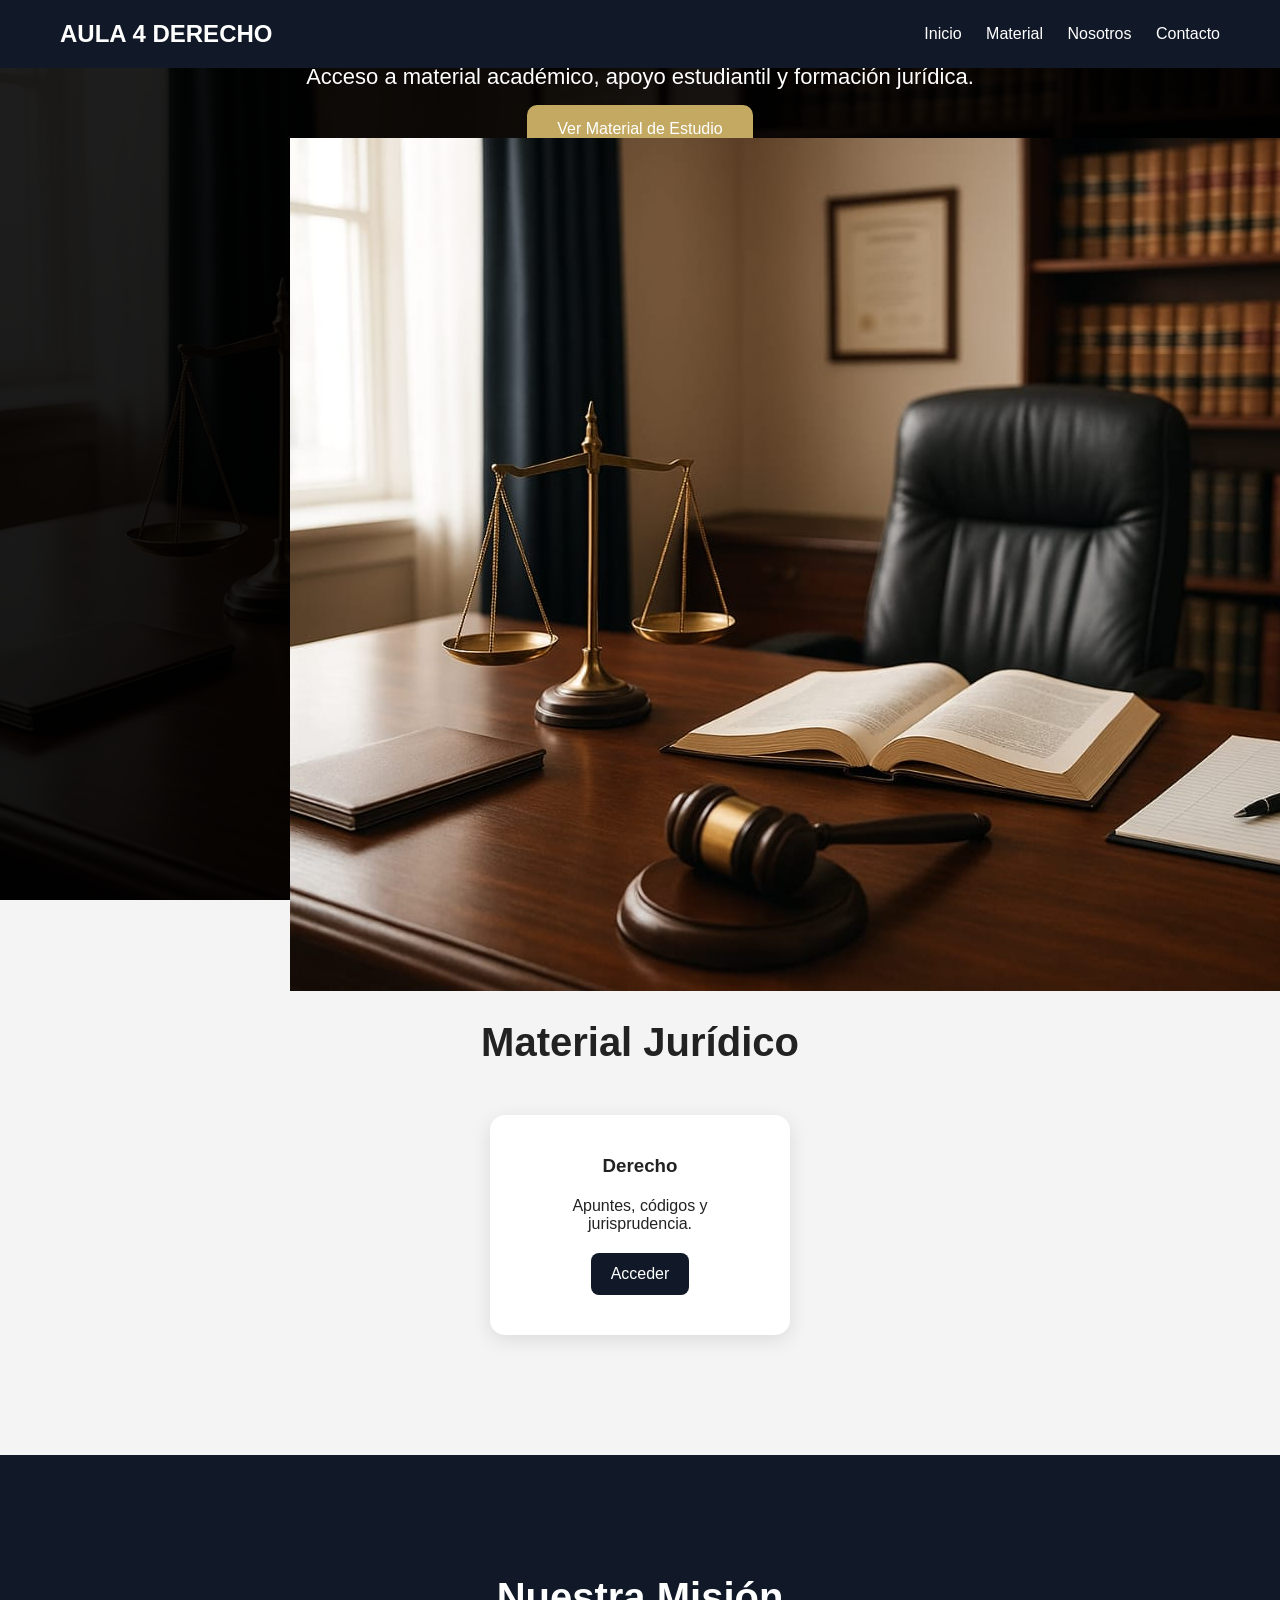
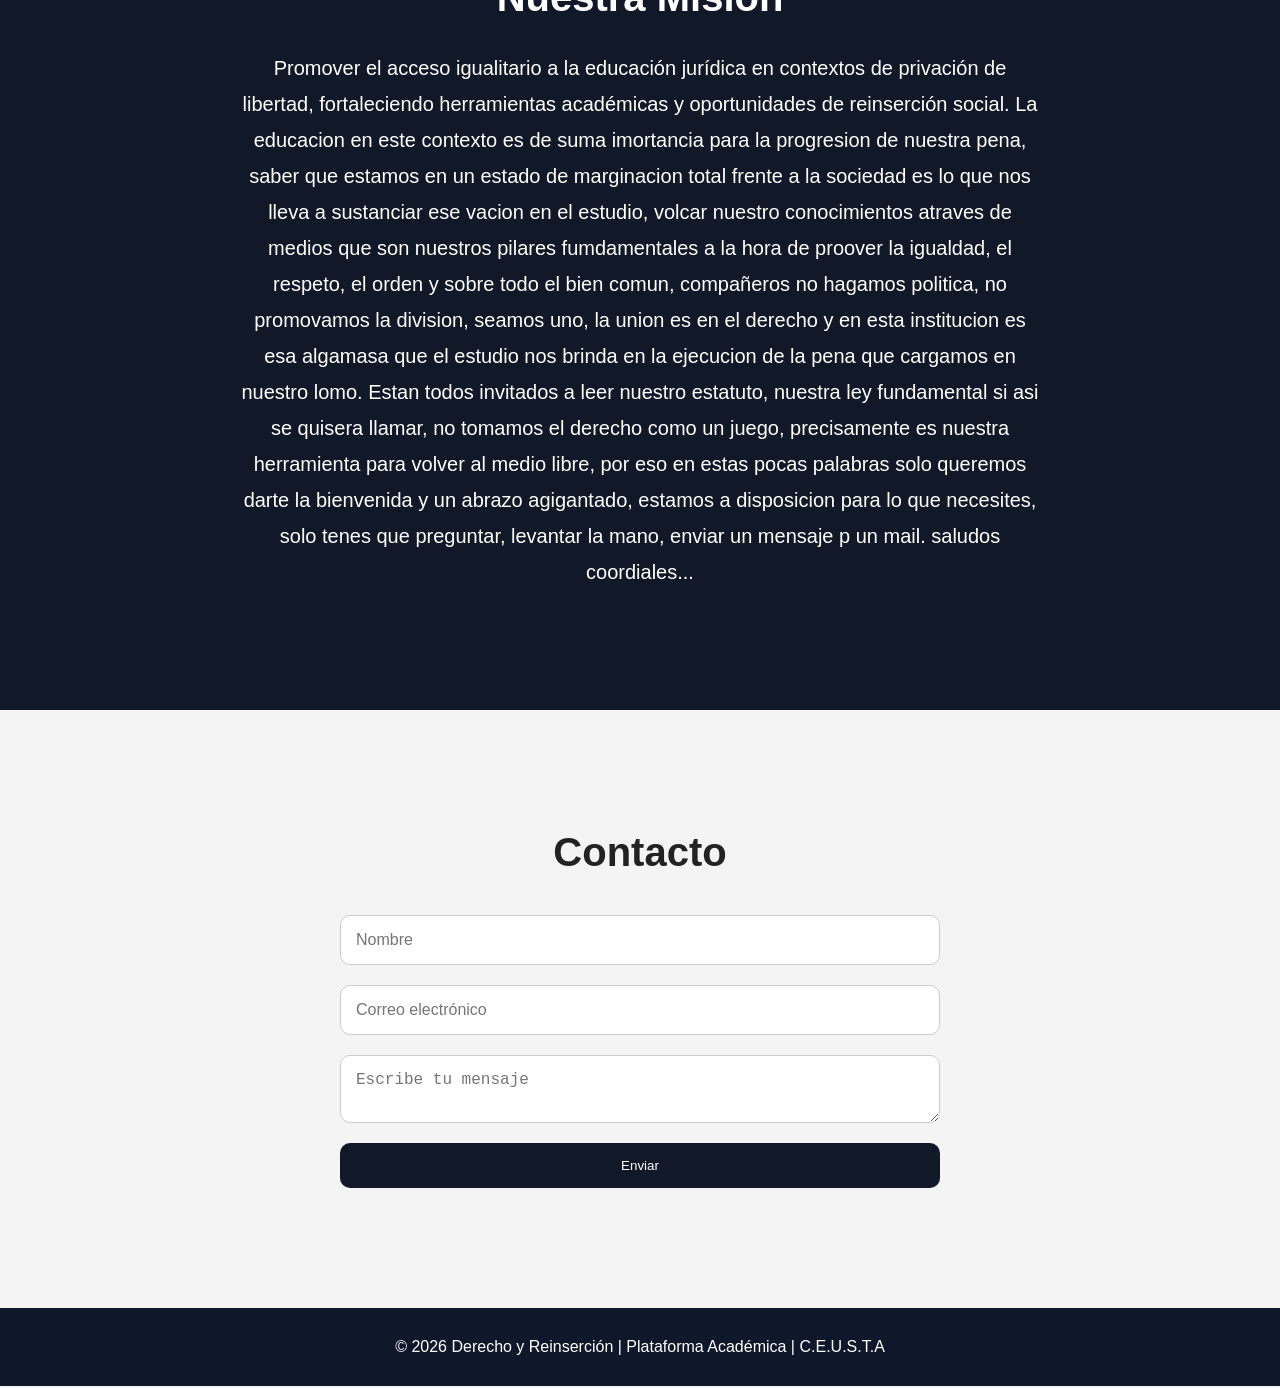
==== index.html @ 7156fece "Nueva portada" ====
<!DOCTYPE html>
<html lang="es">
<head>
  <meta charset="UTF-8">
  <meta name="viewport" content="width=device-width, initial-scale=1.0">

  <title>AULA 4 DERECHO</title>

  <link rel="stylesheet" href="style.css">

  <script src="script.js" defer></script>
</head>

<body>

  <!-- NAVBAR -->

  <header>
    <div class="logo">
      AULA 4 DERECHO 
    </div>

    <nav>
      <a href="#inicio">Inicio</a>
      <a href="#material">Material</a>
      <a href="#nosotros">Nosotros</a>
      <a href="#contacto">Contacto</a>
    </nav>
  </header>

  <!-- HERO -->

  <section class="hero" id="inicio">

    <div class="overlay"></div>

    <div class="hero-content">

      <h1>
        Educación Jurídica en Contexto de Encierro
      </h1>

      <p>
        Acceso a material académico, apoyo estudiantil y formación jurídica.
      </p>

      <a href="#material" class="btn">
        Ver Material de Estudio
      </a>
      <img src="img/foto.jpeg" alt="Aula4Derecho">

    </div>
    

  </section>

  <!-- MATERIAL -->

  <section class="material" id="material">

    <h2>Material Jurídico</h2>

    <div class="cards">

      <div class="card">
        <h3>Derecho</h3>

        <p>
          Apuntes, códigos y jurisprudencia.
        </p>

        <a href="https://drive.google.com/drive/folders/1fTJqCsgu5Ptb_BKcA2lvTaO_6PSlP3_k?usp=drive_link" target="_blank">
          Acceder
        </a>
      </div>

      

  </section>

  <!-- NOSOTROS -->

  <section class="nosotros" id="nosotros">

    <h2>Nuestra Misión</h2>

    <p>
      Promover el acceso igualitario a la educación jurídica en contextos de privación de libertad, fortaleciendo herramientas académicas y oportunidades de reinserción social.
      La educacion en este contexto es de suma imortancia para la progresion de nuestra pena, saber que estamos en un estado de marginacion total frente a la sociedad es lo que nos 
      lleva a sustanciar ese vacion en el estudio, volcar nuestro conocimientos atraves de medios que son nuestros pilares fumdamentales a la hora de proover la igualdad, el respeto, 
      el  orden y sobre todo el bien comun, compañeros no hagamos politica, no promovamos la division, seamos uno, la union es en el derecho y en esta institucion es esa algamasa que 
      el estudio nos brinda en la ejecucion de la pena que cargamos en nuestro lomo. Estan todos invitados a leer nuestro estatuto, nuestra ley fundamental si asi se quisera llamar, no tomamos el derecho 
      como un juego, precisamente es nuestra herramienta para volver al medio libre, por eso en estas pocas palabras solo queremos darte la bienvenida y un abrazo agigantado, estamos a 
      disposicion para lo que necesites, solo tenes que preguntar, levantar la mano, enviar un mensaje p un mail. saludos coordiales...
    </p>

  </section>

  <!-- CONTACTO -->

  <section class="contacto" id="contacto">

    <h2>Contacto</h2>

    <form id="formulario">

      <input type="text" placeholder="Nombre" required>

      <input type="email" placeholder="Correo electrónico" required>

      <textarea placeholder="Escribe tu mensaje"></textarea>

      <button type="submit">
        Enviar
      </button>

    </form>

  </section>

  <!-- FOOTER -->

  <footer>

    <p>
      © 2026 Derecho y Reinserción | Plataforma Académica | C.E.U.S.T.A
    </p>

  </footer>

</body>
</html>
---- style.css ----
*{
  margin:0;
  padding:0;
  box-sizing:border-box;
}

body{
  font-family:Arial, Helvetica, sans-serif;
  background:#f4f4f4;
  color:#222;
}

/* HEADER */

header{
  width:100%;
  background:#111827;
  color:white;
  display:flex;
  justify-content:space-between;
  align-items:center;
  padding:20px 60px;
  position:fixed;
  top:0;
  z-index:1000;
}

.logo{
  font-size:24px;
  font-weight:bold;
}

nav a{
  color:white;
  text-decoration:none;
  margin-left:20px;
  transition:0.3s;
}

nav a:hover{
  color:#c4a962;
}

/* HERO */

.hero{
  height:100vh;
  background:url('https://images.unsplash.com/photo-1528740561666-dc2479dc08ab?q=80&w=1400') center/cover;
  position:relative;
  display:flex;
  justify-content:center;
  align-items:center;
  text-align:center;
  color:white;
}

.overlay{
  position:absolute;
  width:100%;
  height:100%;
  background:rgba(0,0,0,0.7);
}

.hero-content{
  position:relative;
  z-index:2;
  max-width:700px;
}

.hero h1{
  font-size:60px;
  margin-bottom:20px;
}

.hero p{
  font-size:22px;
  margin-bottom:30px;
}

.btn{
  background:#c4a962;
  color:white;
  padding:15px 30px;
  text-decoration:none;
  border-radius:10px;
  transition:0.3s;
}

.btn:hover{
  background:#9e8348;
}

/* MATERIAL */

.material{
  padding:120px 10%;
  text-align:center;
}

.material h2{
  margin-bottom:50px;
  font-size:40px;
}

.cards{
  display:flex;
  gap:30px;
  justify-content:center;
  flex-wrap:wrap;
}

.card{
  background:white;
  padding:40px;
  width:300px;
  border-radius:15px;
  box-shadow:0 5px 20px rgba(0,0,0,0.1);
  transition:0.3s;
}

.card:hover{
  transform:translateY(-10px);
}

.card h3{
  margin-bottom:20px;
}

.card p{
  margin-bottom:20px;
}

.card a{
  display:inline-block;
  background:#111827;
  color:white;
  padding:12px 20px;
  border-radius:8px;
  text-decoration:none;
}

/* NOSOTROS */

.nosotros{
  background:#111827;
  color:white;
  padding:120px 10%;
  text-align:center;
}

.nosotros h2{
  font-size:40px;
  margin-bottom:30px;
}

.nosotros p{
  max-width:800px;
  margin:auto;
  font-size:20px;
  line-height:1.8;
}

/* CONTACTO */

.contacto{
  padding:120px 10%;
  text-align:center;
}

.contacto h2{
  font-size:40px;
  margin-bottom:40px;
}

form{
  max-width:600px;
  margin:auto;
  display:flex;
  flex-direction:column;
}

input,
textarea{
  margin-bottom:20px;
  padding:15px;
  border:1px solid #ccc;
  border-radius:10px;
  font-size:16px;
}

button{
  background:#111827;
  color:white;
  border:none;
  padding:15px;
  border-radius:10px;
  cursor:pointer;
  transition:0.3s;
}

button:hover{
  background:#000;
}

/* FOOTER */

footer{
  background:#0f172a;
  color:white;
  text-align:center;
  padding:30px;
}

/* RESPONSIVE */

@media(max-width:768px){

  header{
    flex-direction:column;
    padding:20px;
  }

  nav{
    margin-top:15px;
  }

  .hero h1{
    font-size:38px;
  }

  .hero p{
    font-size:18px;
  }

}
.hero {
    height: 100vh;
    background: linear-gradient(rgba(0,0,0,0.6),
    rgba(0,0,0,0.7)),
    url('img/foto.jpeg');

    background-size: cover;
    background-position: center;
    display: flex;
    justify-content: center;
    align-items: center;
    text-align: center;
}
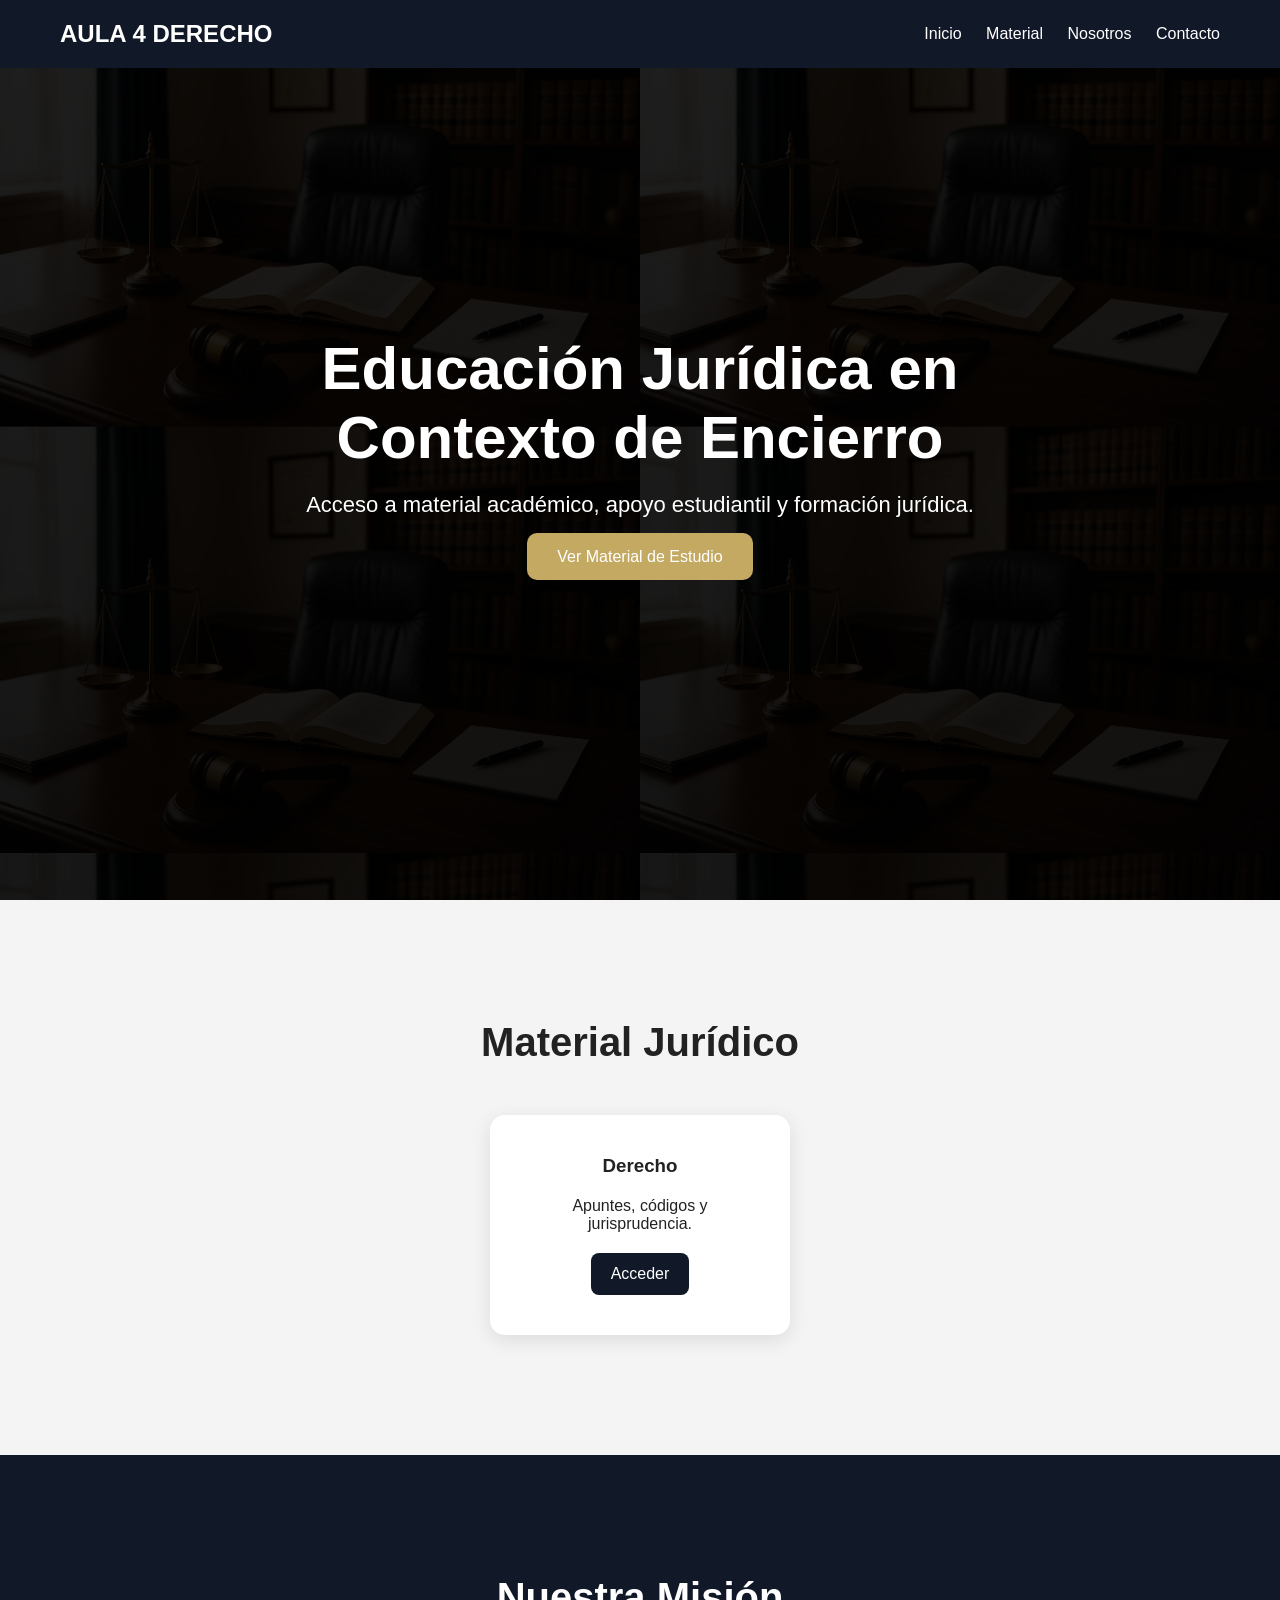
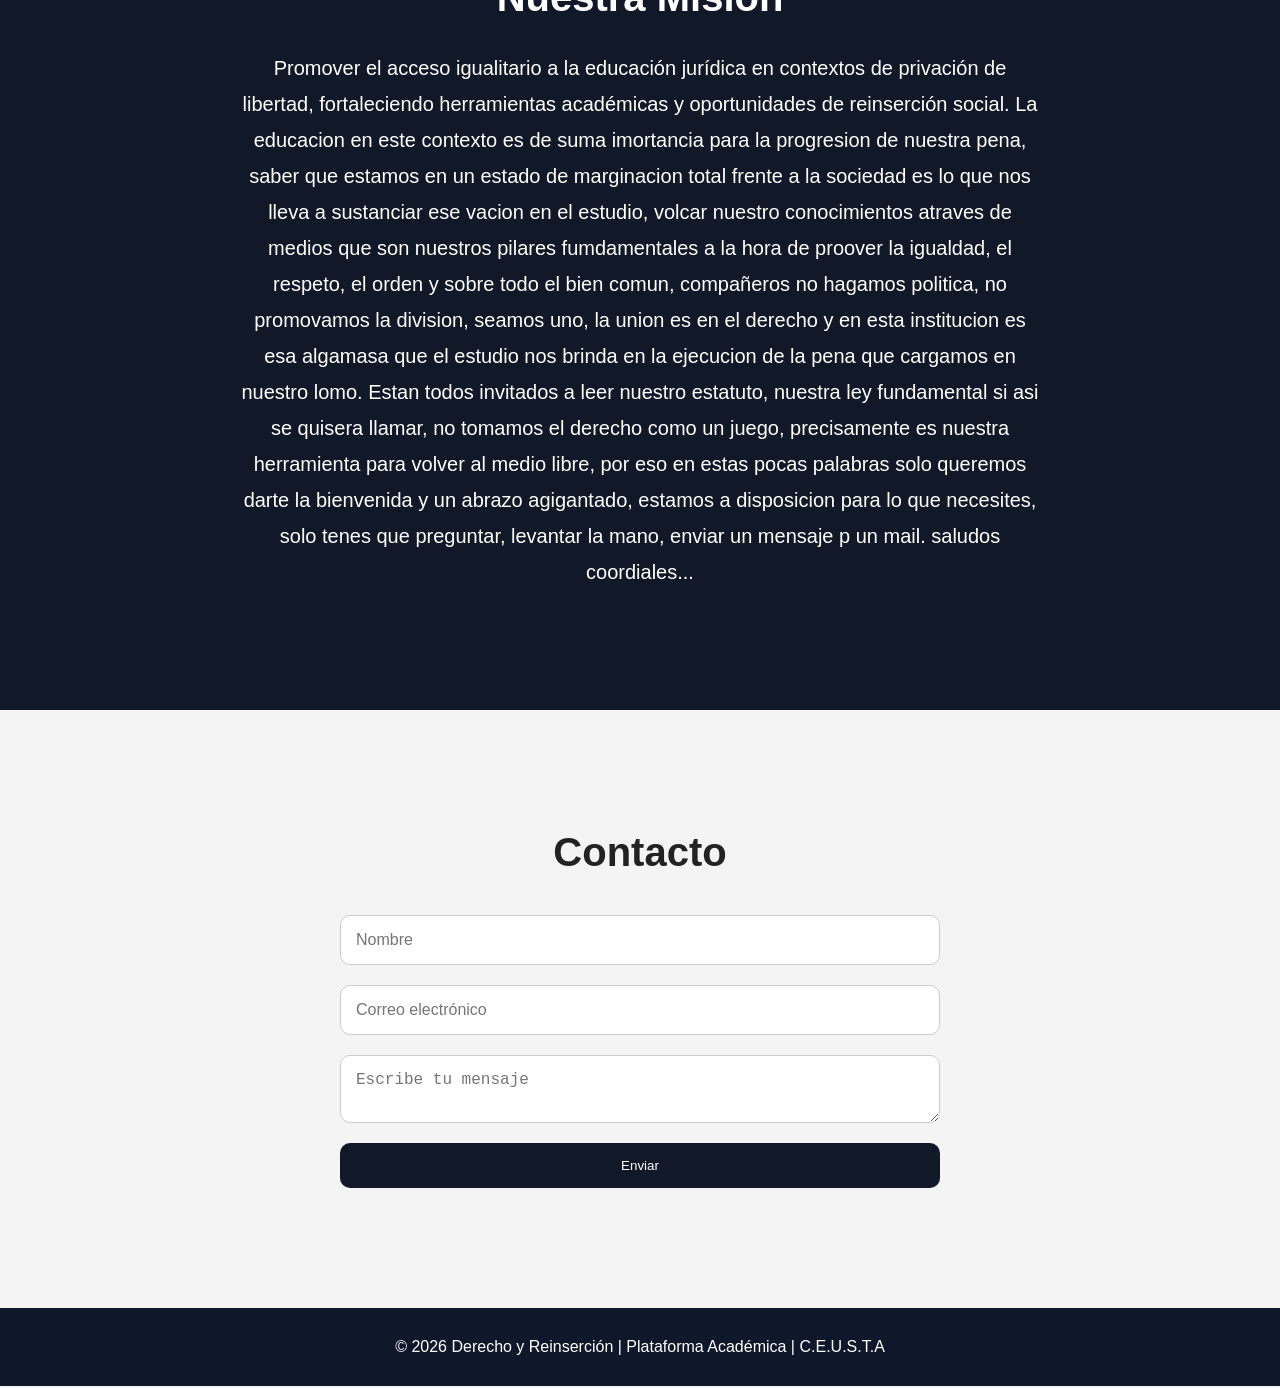
==== commit ee298195: "Ajuste de imagen" ====
--- a/index.html
+++ b/index.html
@@ -47,8 +47,7 @@
       <a href="#material" class="btn">
         Ver Material de Estudio
       </a>
-      <img src="img/foto.jpeg" alt="Aula4Derecho">
-
+      
     </div>
     
 
--- a/style.css
+++ b/style.css
@@ -239,8 +239,8 @@
     rgba(0,0,0,0.7)),
     url('img/foto.jpeg');
 
-    background-size: cover;
-    background-position: center;
+    background-size: 50%;
+    background-position: center buttom;
     display: flex;
     justify-content: center;
     align-items: center;
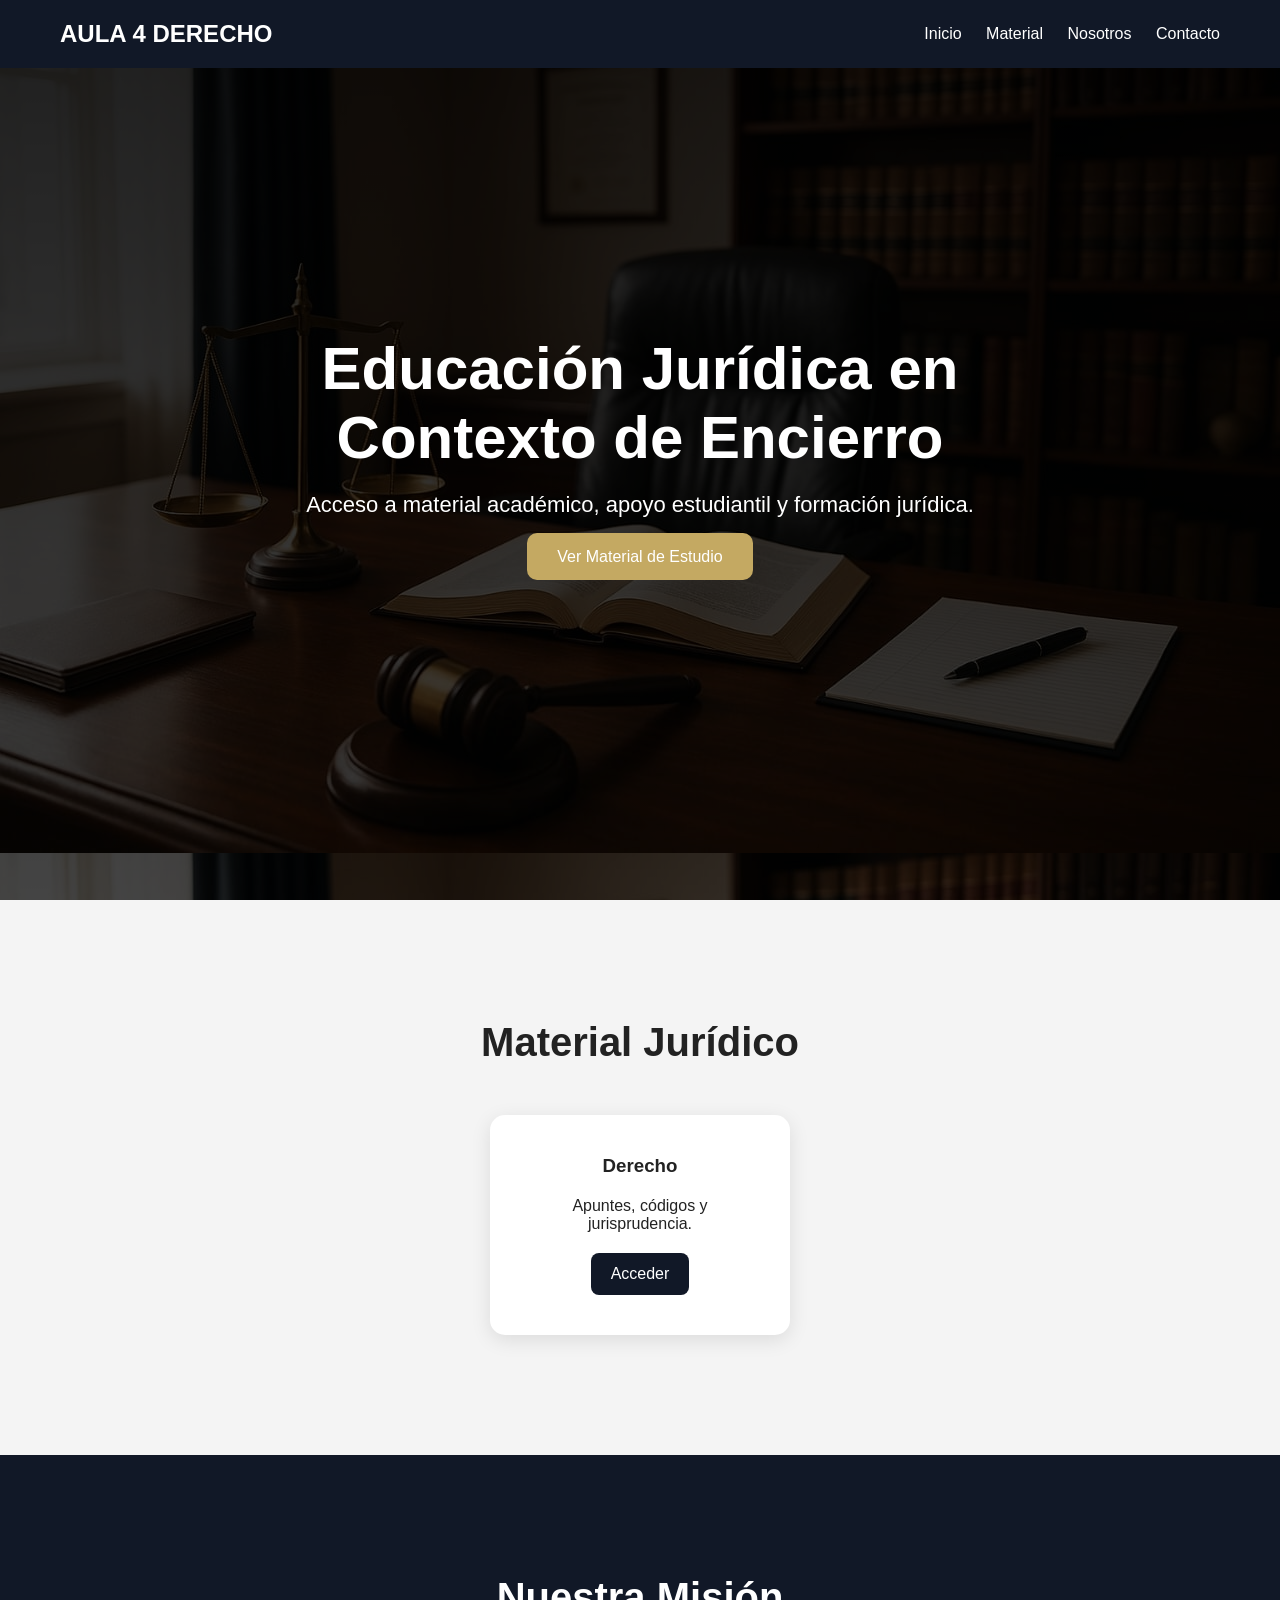
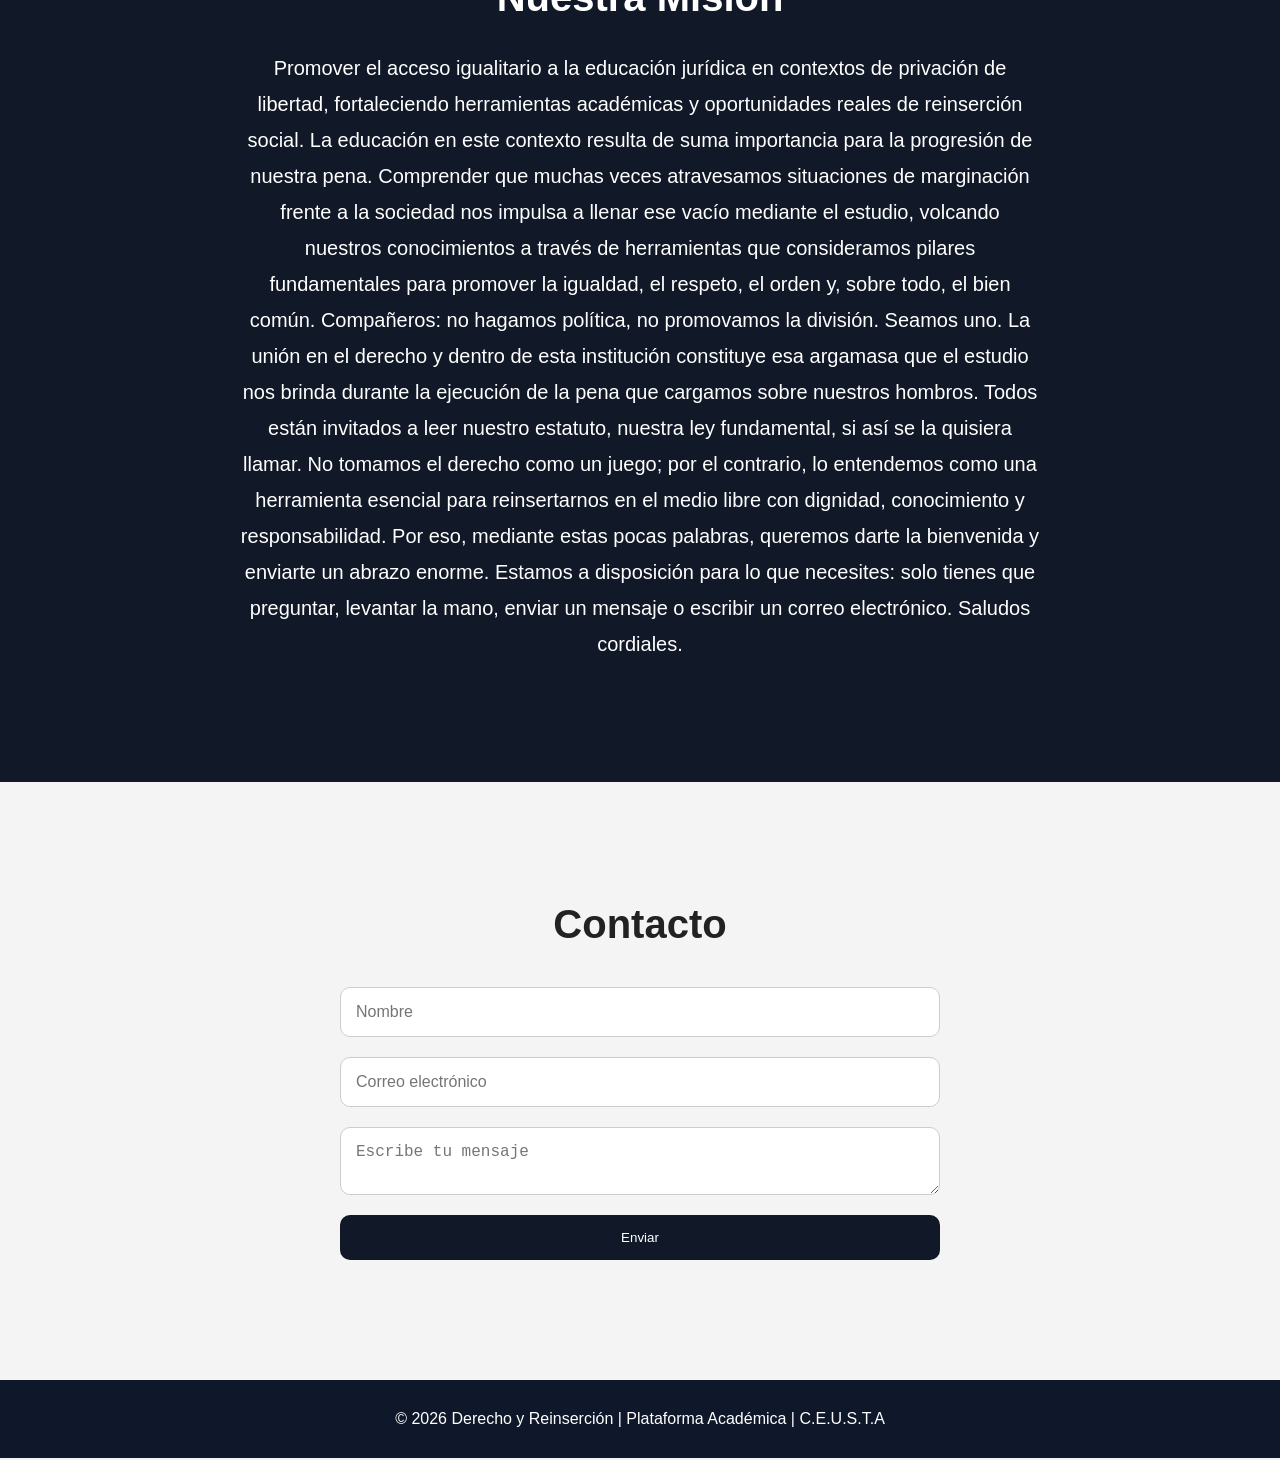
==== commit fdfac284: "Agregada biblioteca juridica" ====
--- a/index.html
+++ b/index.html
@@ -84,13 +84,18 @@
     <h2>Nuestra Misión</h2>
 
     <p>
-      Promover el acceso igualitario a la educación jurídica en contextos de privación de libertad, fortaleciendo herramientas académicas y oportunidades de reinserción social.
-      La educacion en este contexto es de suma imortancia para la progresion de nuestra pena, saber que estamos en un estado de marginacion total frente a la sociedad es lo que nos 
-      lleva a sustanciar ese vacion en el estudio, volcar nuestro conocimientos atraves de medios que son nuestros pilares fumdamentales a la hora de proover la igualdad, el respeto, 
-      el  orden y sobre todo el bien comun, compañeros no hagamos politica, no promovamos la division, seamos uno, la union es en el derecho y en esta institucion es esa algamasa que 
-      el estudio nos brinda en la ejecucion de la pena que cargamos en nuestro lomo. Estan todos invitados a leer nuestro estatuto, nuestra ley fundamental si asi se quisera llamar, no tomamos el derecho 
-      como un juego, precisamente es nuestra herramienta para volver al medio libre, por eso en estas pocas palabras solo queremos darte la bienvenida y un abrazo agigantado, estamos a 
-      disposicion para lo que necesites, solo tenes que preguntar, levantar la mano, enviar un mensaje p un mail. saludos coordiales...
+      Promover el acceso igualitario a la educación jurídica en contextos de privación de libertad, fortaleciendo herramientas académicas y oportunidades reales de reinserción social.
+
+La educación en este contexto resulta de suma importancia para la progresión de nuestra pena. Comprender que muchas veces atravesamos situaciones de marginación frente a la sociedad nos impulsa a llenar ese vacío mediante el estudio, volcando nuestros conocimientos a través de herramientas que consideramos pilares fundamentales para promover la igualdad, el respeto, el orden y, sobre todo, el bien común.
+
+Compañeros: no hagamos política, no promovamos la división. Seamos uno. La unión en el derecho y dentro de esta institución constituye esa argamasa que el estudio nos brinda durante la ejecución de la pena que cargamos sobre nuestros hombros.
+
+Todos están invitados a leer nuestro estatuto, nuestra ley fundamental, si así se la quisiera llamar. No tomamos el derecho como un juego; por el contrario, lo entendemos como una herramienta esencial para reinsertarnos en el medio libre con dignidad, conocimiento y responsabilidad.
+
+Por eso, mediante estas pocas palabras, queremos darte la bienvenida y enviarte un abrazo enorme. Estamos a disposición para lo que necesites: solo tienes que preguntar, levantar la mano, enviar un mensaje o escribir un correo electrónico.
+
+Saludos cordiales.
+
     </p>
 
   </section>
--- a/style.css
+++ b/style.css
@@ -236,11 +236,11 @@
 .hero {
     height: 100vh;
     background: linear-gradient(rgba(0,0,0,0.6),
-    rgba(0,0,0,0.7)),
+    rgba(0,0,0,0.1)),
     url('img/foto.jpeg');
 
-    background-size: 50%;
-    background-position: center buttom;
+    background-size: 100%;
+    background-position: center top;
     display: flex;
     justify-content: center;
     align-items: center;
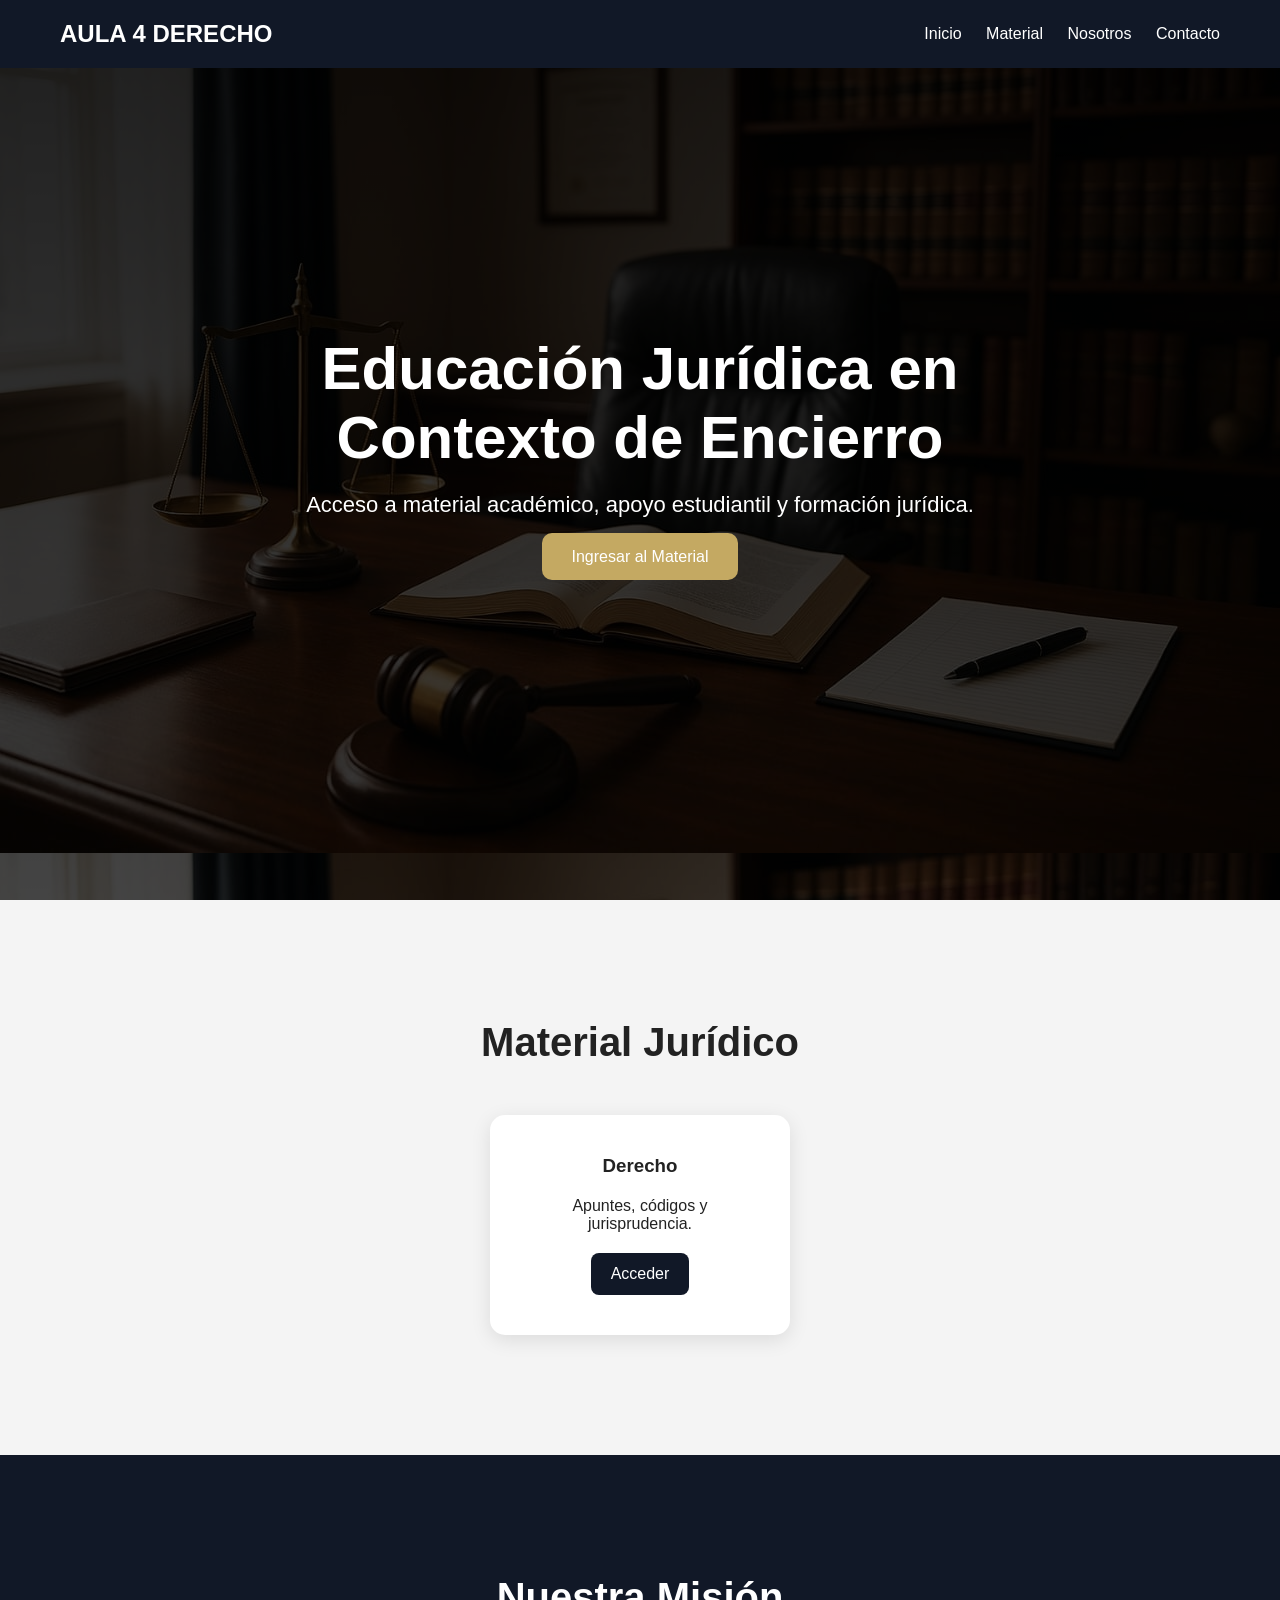
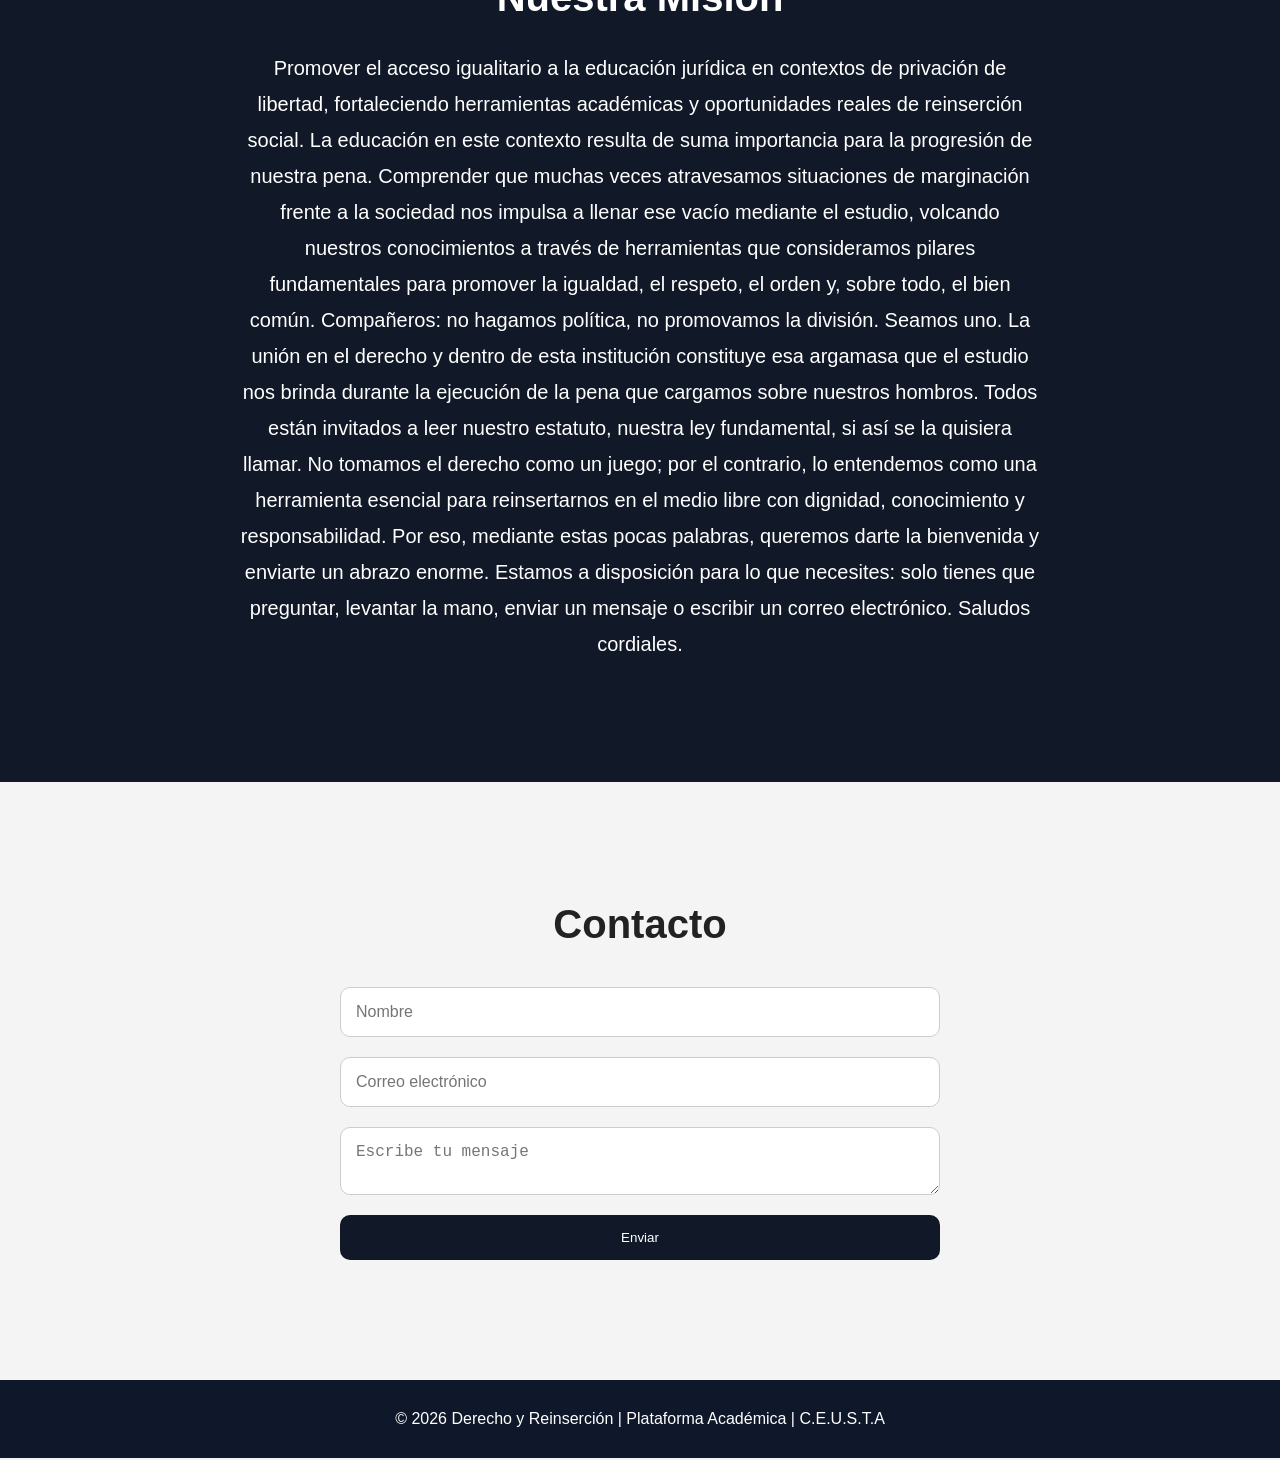
==== commit c4437198: "Agregada biblioteca juridica" ====
--- a/index.html
+++ b/index.html
@@ -44,9 +44,9 @@
         Acceso a material académico, apoyo estudiantil y formación jurídica.
       </p>
 
-      <a href="#material" class="btn">
-        Ver Material de Estudio
-      </a>
+      <a href="index2.html" class="btn">
+  Ingresar al Material
+</a>
       
     </div>
     
@@ -68,7 +68,7 @@
           Apuntes, códigos y jurisprudencia.
         </p>
 
-        <a href="https://drive.google.com/drive/folders/1fTJqCsgu5Ptb_BKcA2lvTaO_6PSlP3_k?usp=drive_link" target="_blank">
+        <a href="index2.html" target="_blank">
           Acceder
         </a>
       </div>
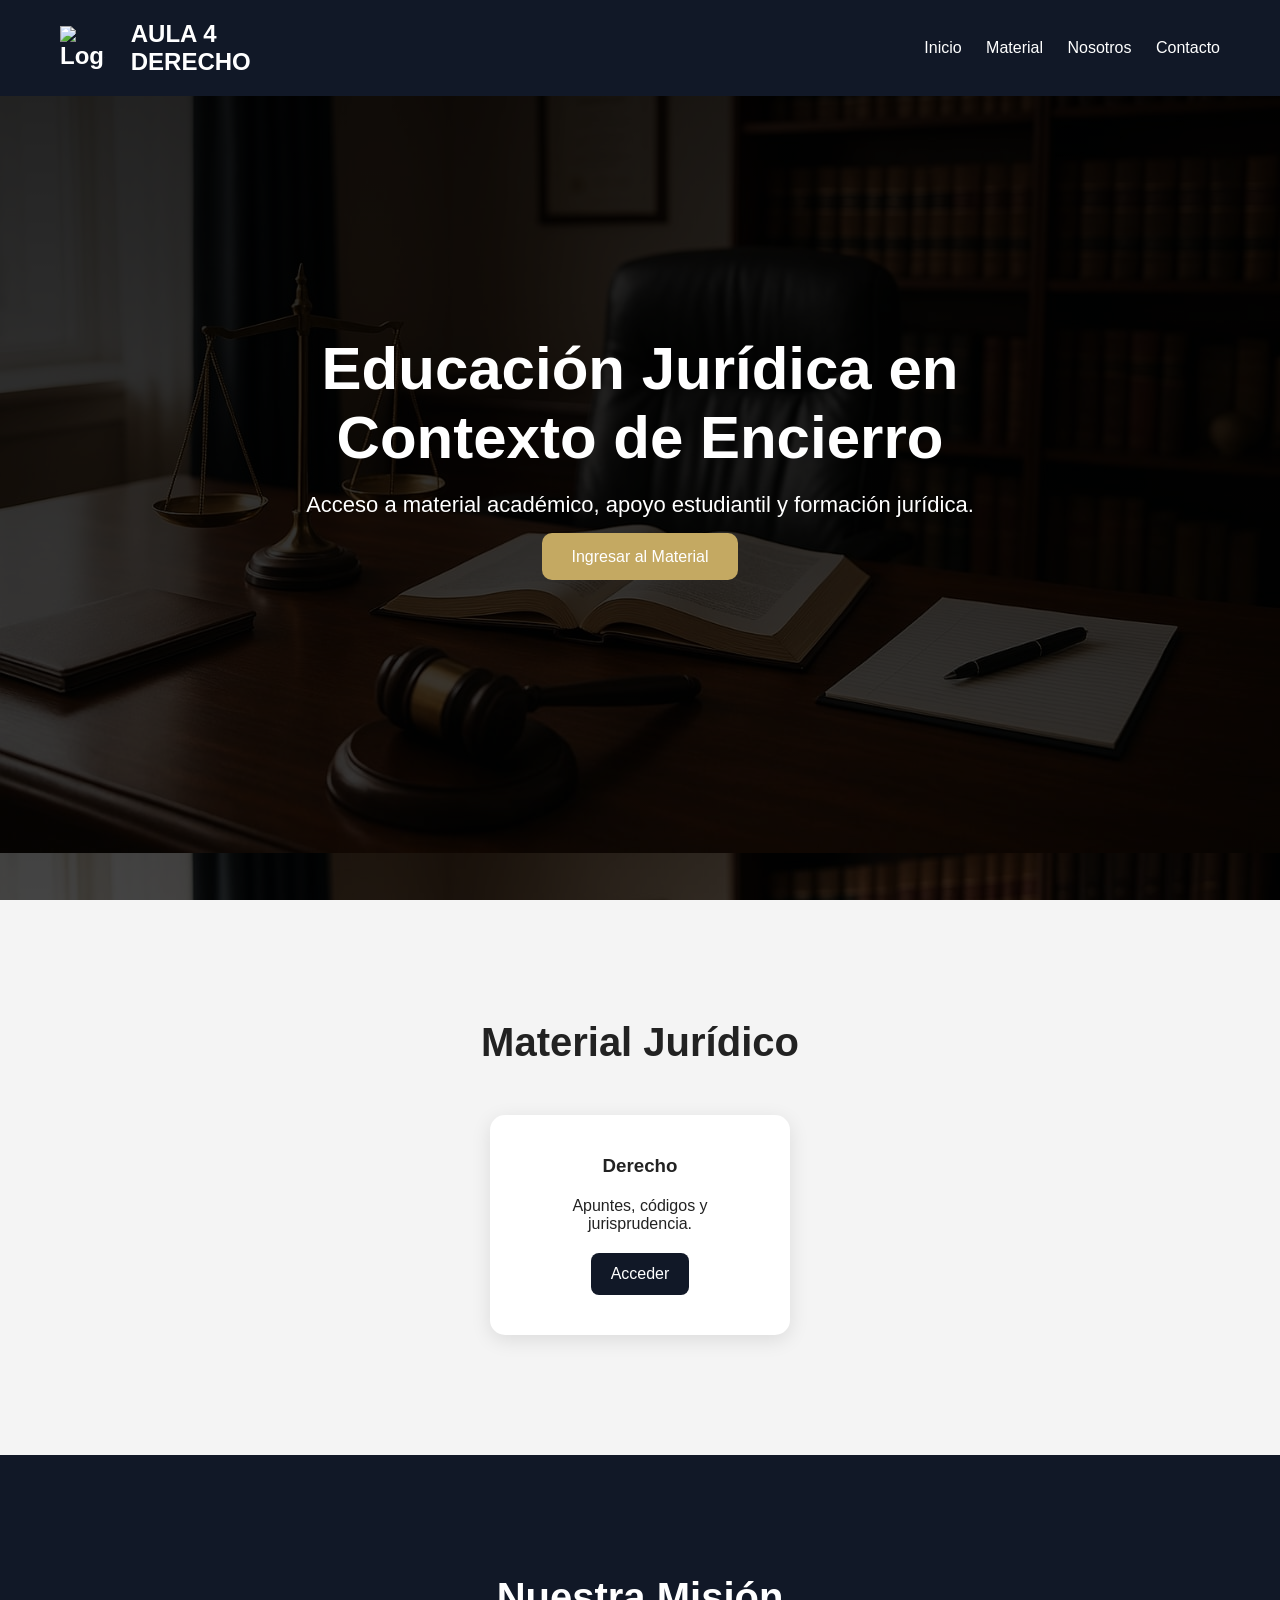
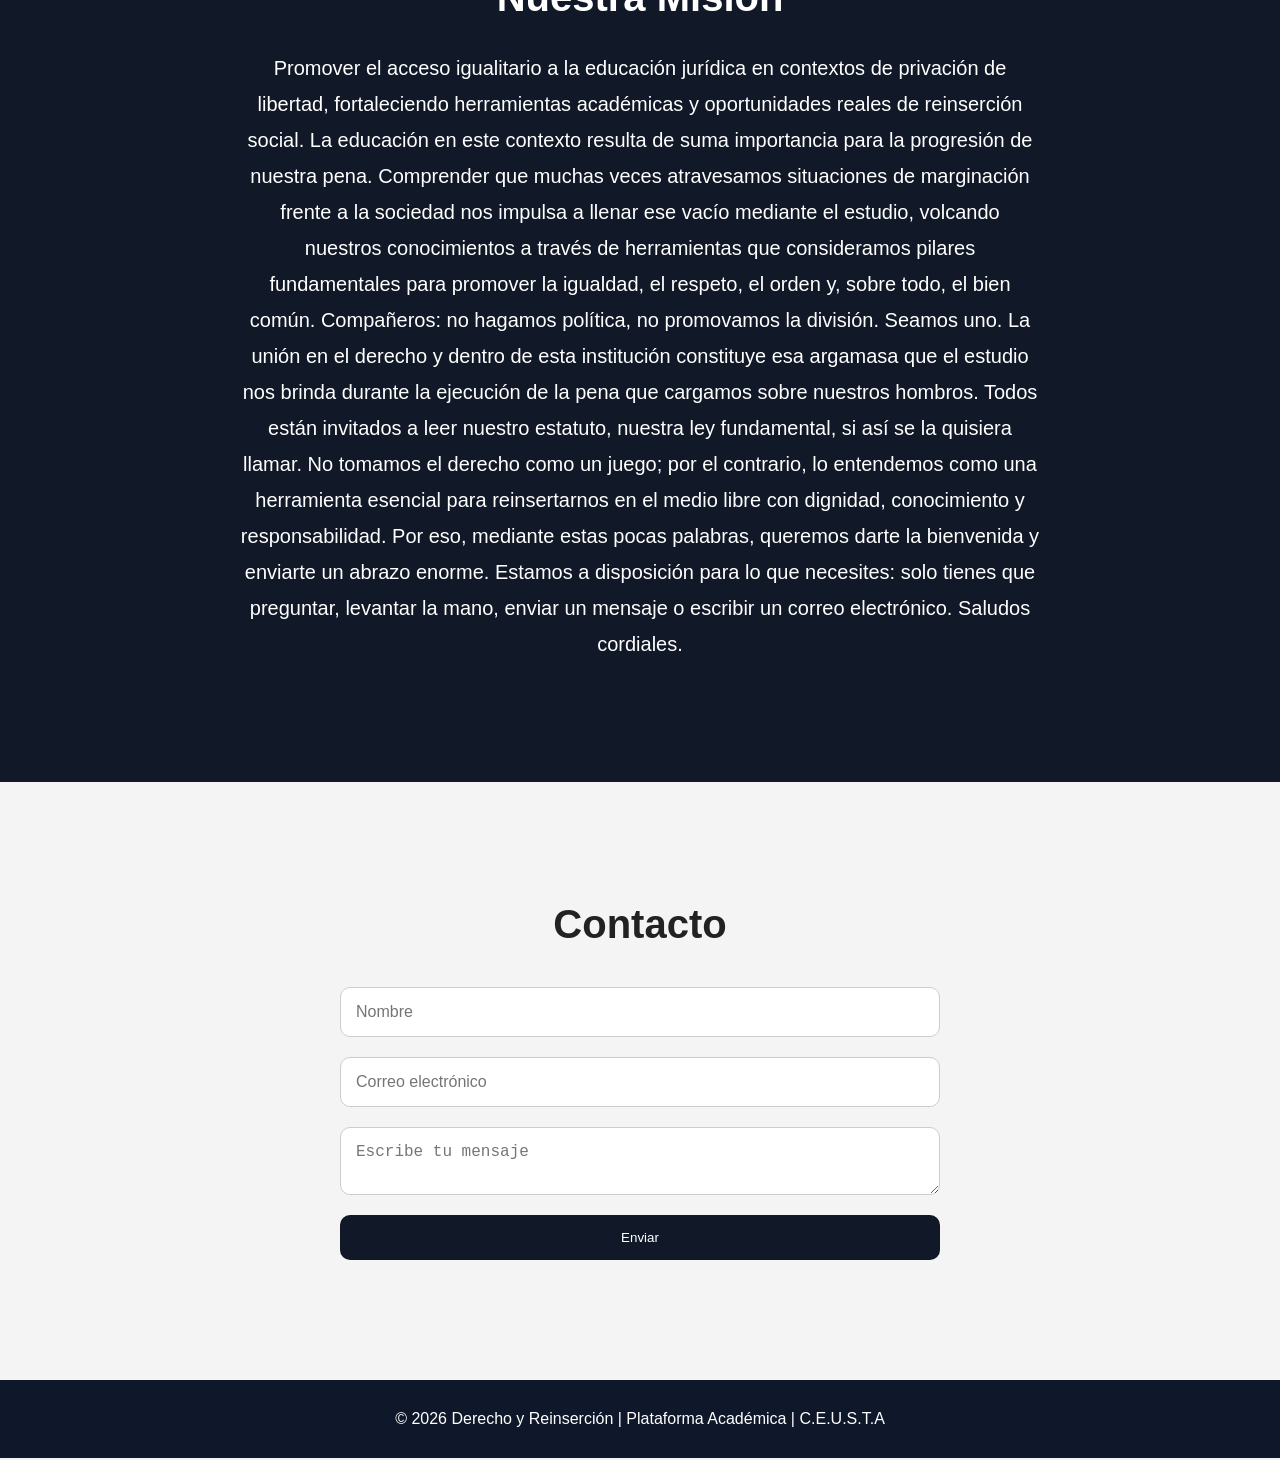
==== commit cbe04e1a: "Agregada escudo" ====
--- a/index.html
+++ b/index.html
@@ -16,9 +16,13 @@
   <!-- NAVBAR -->
 
   <header>
-    <div class="logo">
-      AULA 4 DERECHO 
-    </div>
+   <div class="logo">
+
+  <img src="img/escudo.jpeg" alt="Logo">
+
+  <span>AULA 4 DERECHO</span>
+
+</div>
 
     <nav>
       <a href="#inicio">Inicio</a>
--- a/style.css
+++ b/style.css
@@ -245,4 +245,17 @@
     justify-content: center;
     align-items: center;
     text-align: center;
+}
+.logo{
+  display:flex;
+  align-items:center;
+  gap:10%;
+  font-size:24px;
+  font-weight:bold;
+}
+
+.logo img{
+  width:45px;
+  height:45px;
+  object-fit:contain;
 }
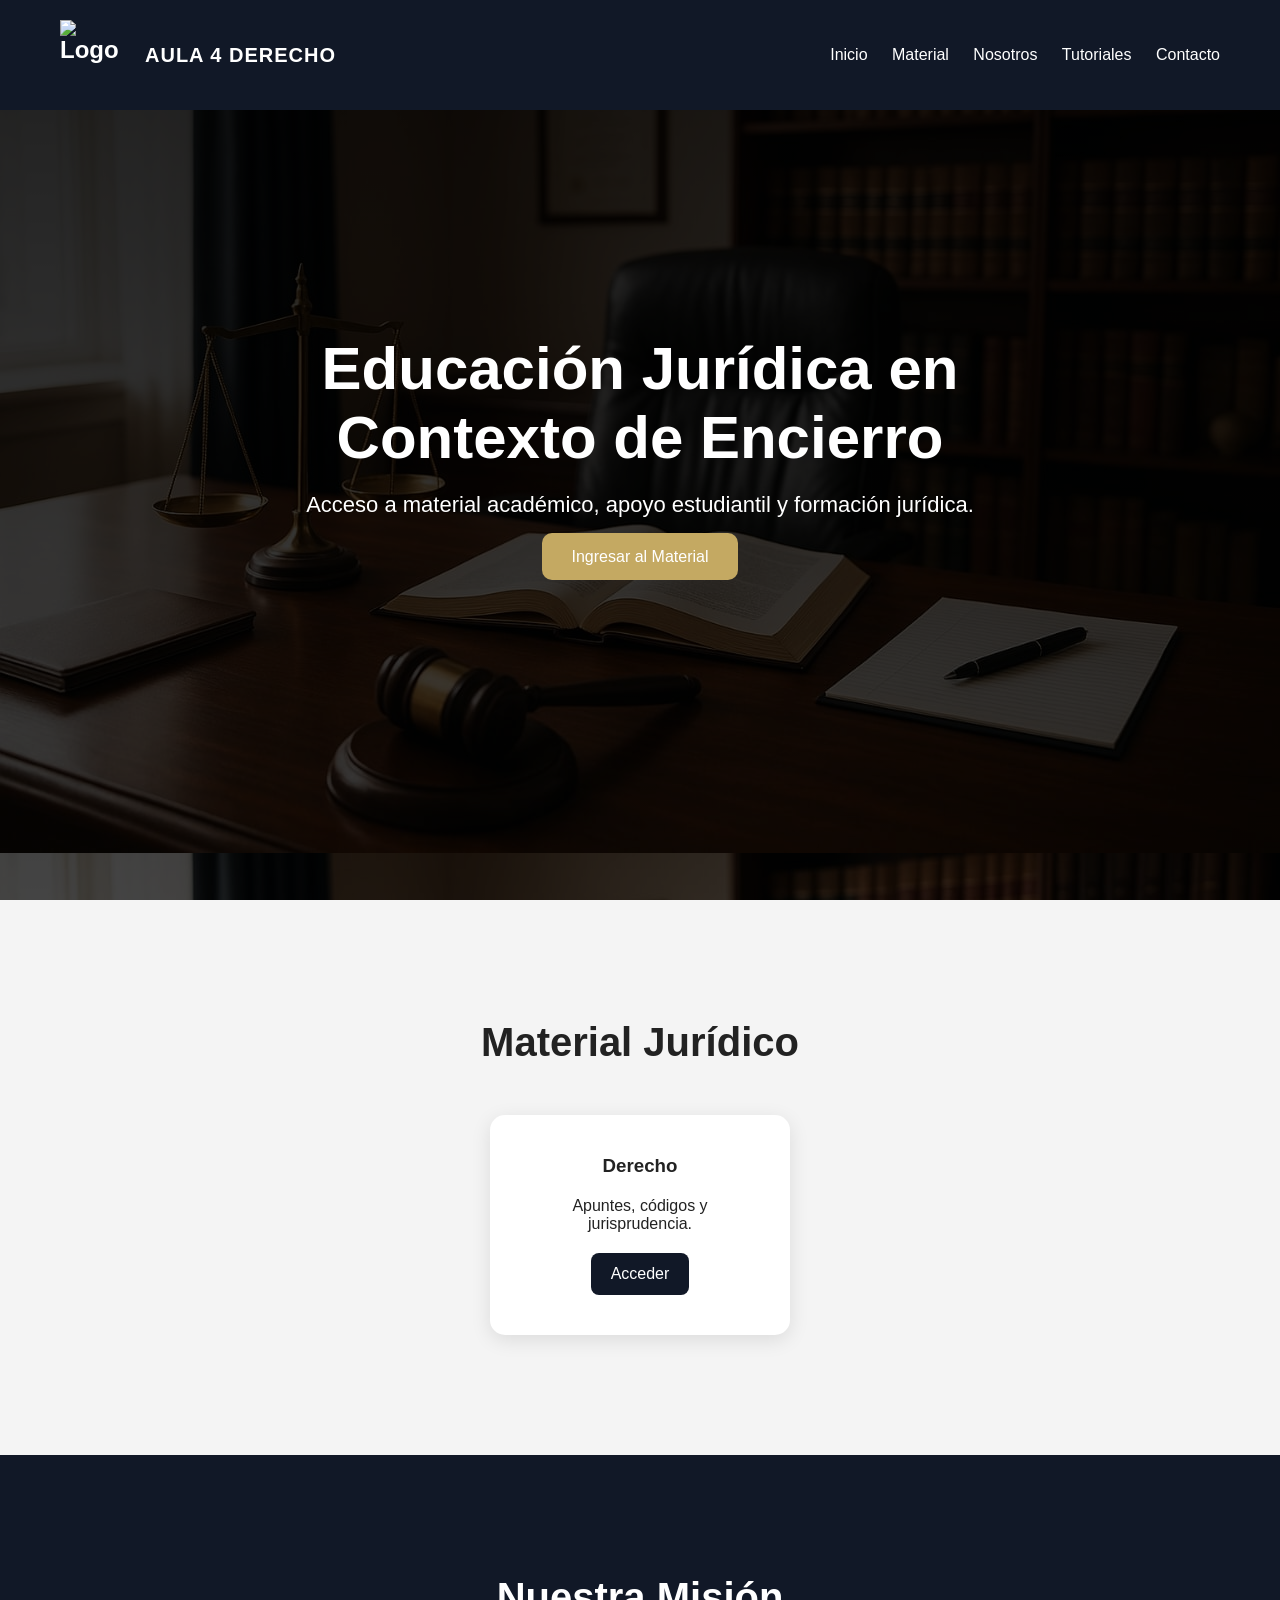
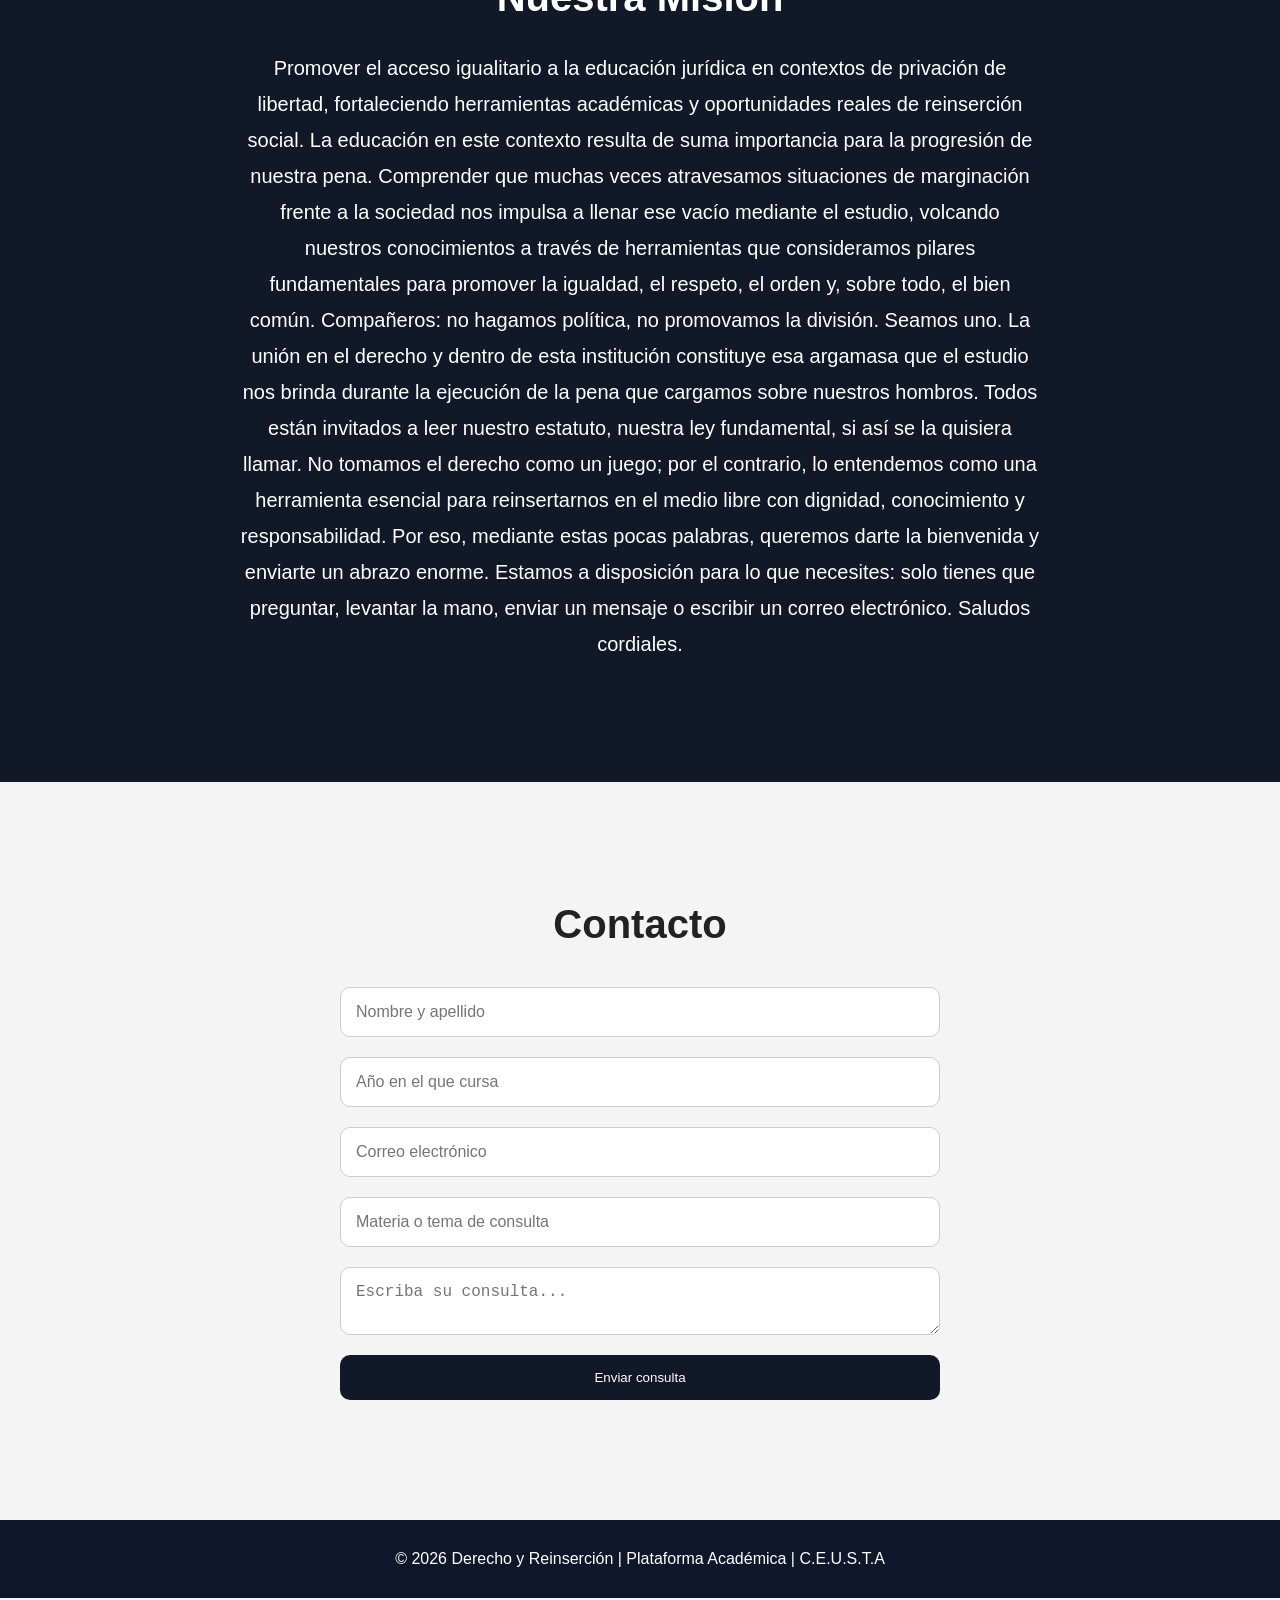
==== commit 2d1e6d2a: "Agregada contacto" ====
--- a/index.html
+++ b/index.html
@@ -18,9 +18,11 @@
   <header>
    <div class="logo">
 
-  <img src="img/escudo.jpeg" alt="Logo">
+  <img src="img/escudo.png" alt="Logo">
 
-  <span>AULA 4 DERECHO</span>
+  <span>
+    AULA 4 DERECHO
+  </span>
 
 </div>
 
@@ -28,6 +30,7 @@
       <a href="#inicio">Inicio</a>
       <a href="#material">Material</a>
       <a href="#nosotros">Nosotros</a>
+      <a href="tutoriales.html" class="boton-tutoriales">Tutoriales</a>
       <a href="#contacto">Contacto</a>
     </nav>
   </header>
@@ -103,29 +106,46 @@
     </p>
 
   </section>
+ 
 
   <!-- CONTACTO -->
+<section class="contacto" id="contacto">
 
-  <section class="contacto" id="contacto">
+  <h2>Contacto</h2>
 
-    <h2>Contacto</h2>
+  <form action="https://formspree.io/f/xredjoyo" method="POST">
 
-    <form id="formulario">
+    <input type="text"
+           name="nombre"
+           placeholder="Nombre y apellido"
+           required>
 
-      <input type="text" placeholder="Nombre" required>
+    <input type="text"
+           name="anio"
+           placeholder="Año en el que cursa"
+           required>
 
-      <input type="email" placeholder="Correo electrónico" required>
+    <input type="email"
+           name="email"
+           placeholder="Correo electrónico"
+           required>
 
-      <textarea placeholder="Escribe tu mensaje"></textarea>
+    <input type="text"
+           name="materia"
+           placeholder="Materia o tema de consulta"
+           required>
 
-      <button type="submit">
-        Enviar
-      </button>
+    <textarea name="mensaje"
+              placeholder="Escriba su consulta..."
+              required></textarea>
 
-    </form>
+    <button type="submit">
+      Enviar consulta
+    </button>
 
-  </section>
+  </form>
 
+</section>
   <!-- FOOTER -->
 
   <footer>
--- a/style.css
+++ b/style.css
@@ -249,13 +249,19 @@
 .logo{
   display:flex;
   align-items:center;
-  gap:10%;
-  font-size:24px;
-  font-weight:bold;
+  gap:15px;
+  color:white;
 }
 
 .logo img{
-  width:45px;
-  height:45px;
+  width:70px;
+  height:70px;
   object-fit:contain;
-}+}
+
+.logo span{
+  font-size:20px;
+  font-weight:700;
+  line-height:1.1;
+  letter-spacing:1px;
+}
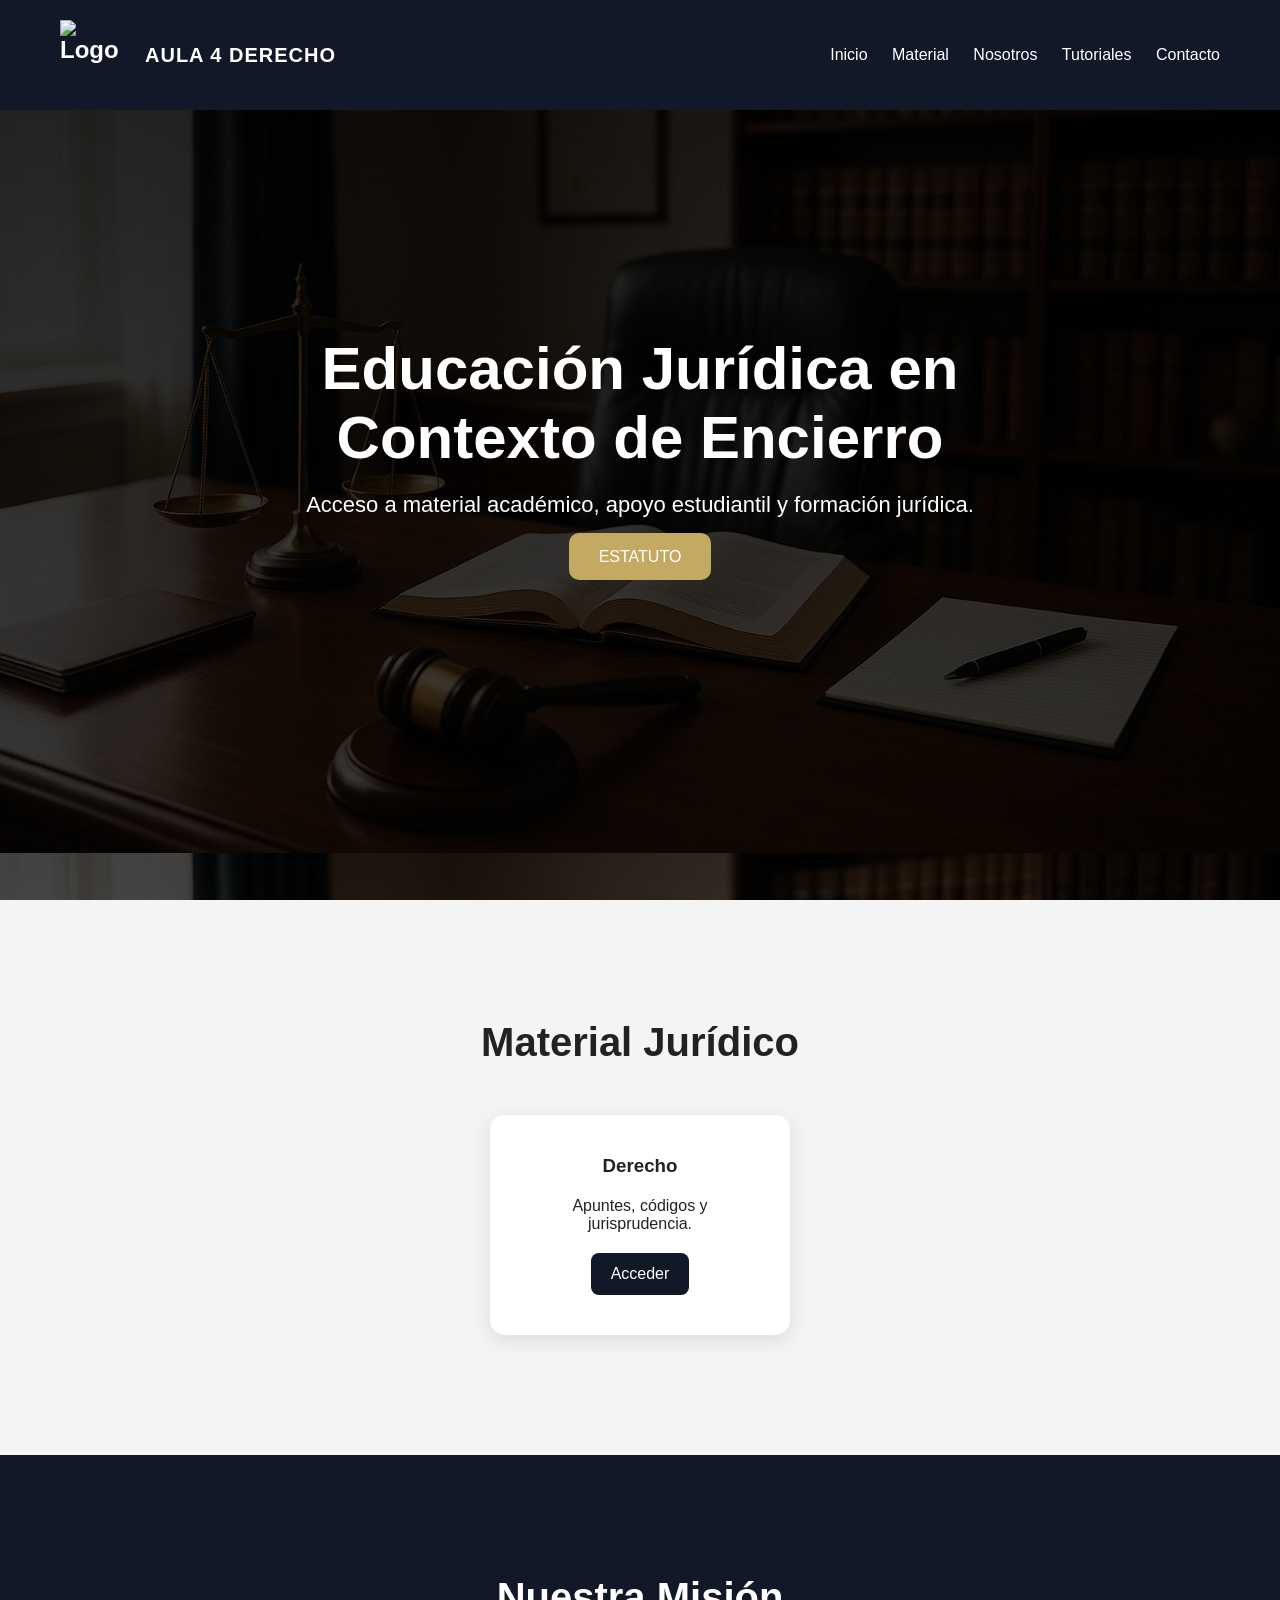
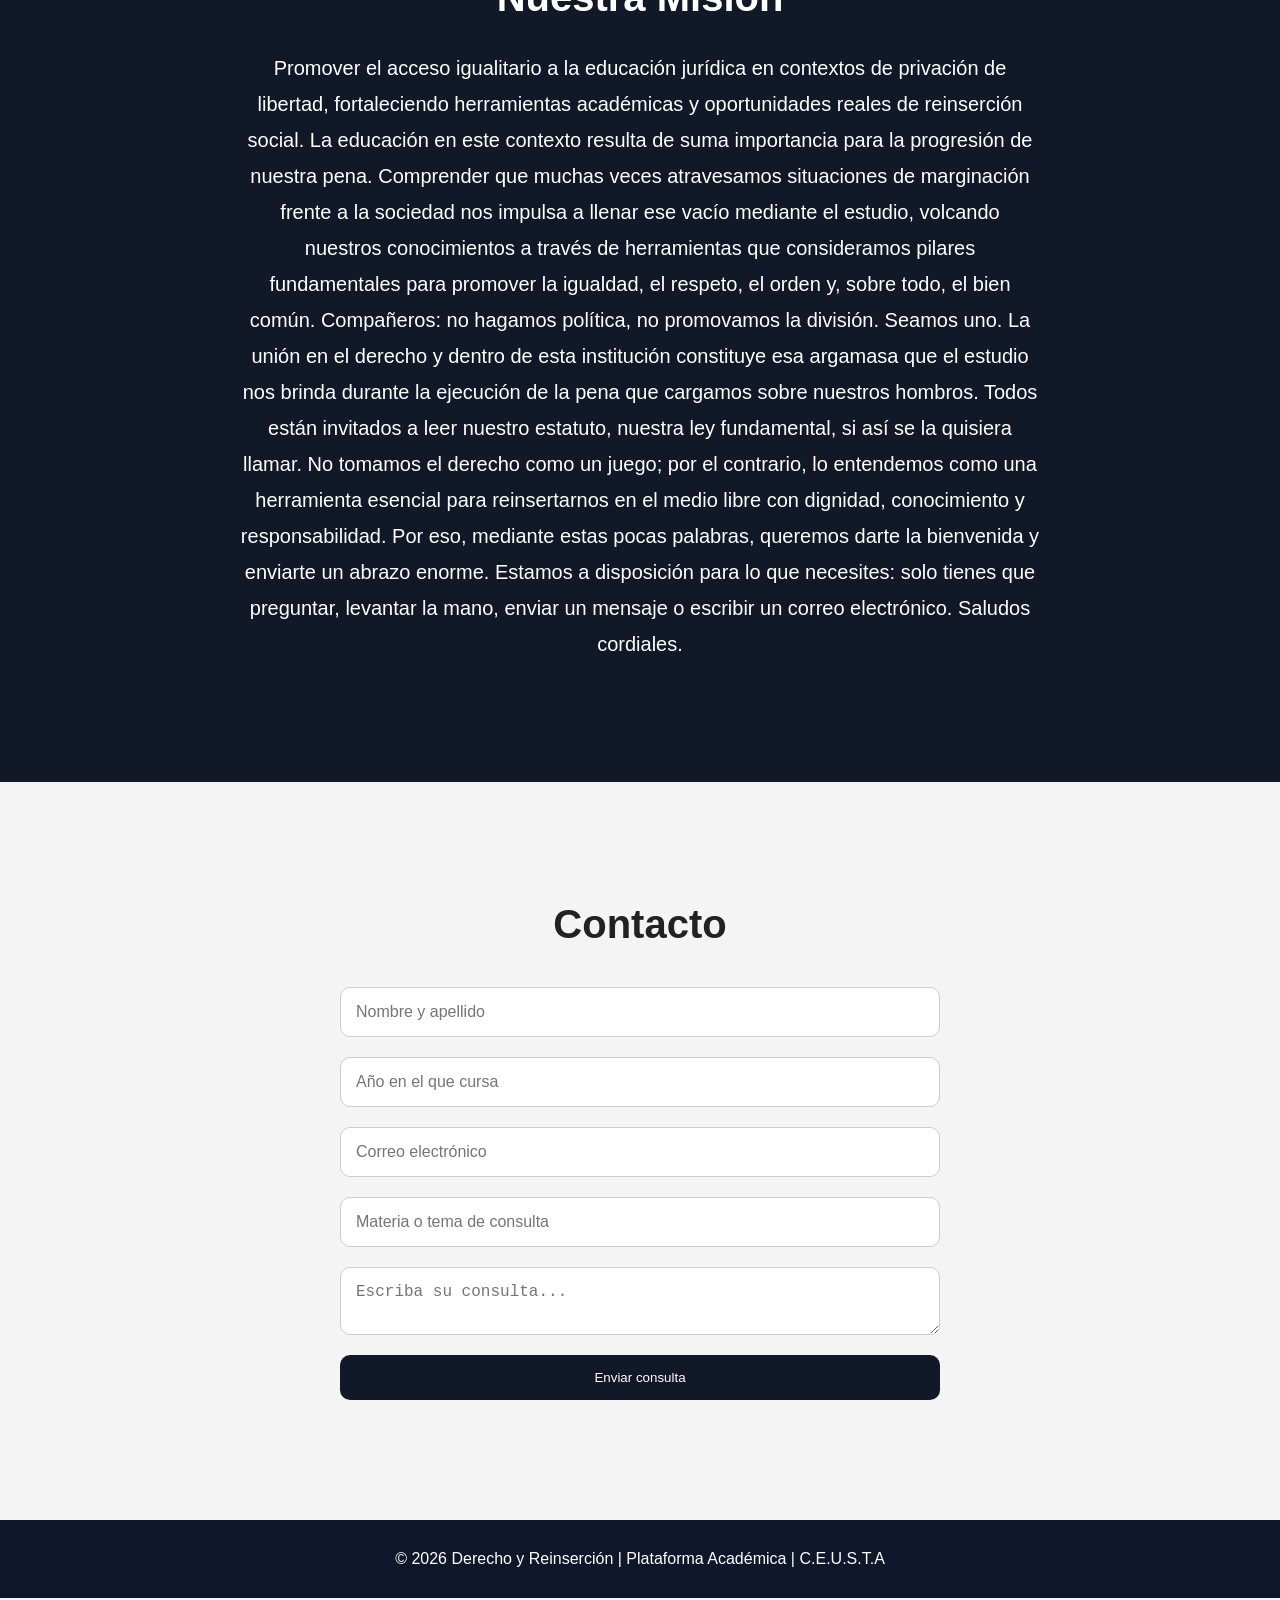
==== commit b35214dd: "actualizacion" ====
--- a/index.html
+++ b/index.html
@@ -3,7 +3,7 @@
 <head>
   <meta charset="UTF-8">
   <meta name="viewport" content="width=device-width, initial-scale=1.0">
-
+<meta name="viewport" content="width=device-width, initial-scale=1.0">
   <title>AULA 4 DERECHO</title>
 
   <link rel="stylesheet" href="style.css">
@@ -51,8 +51,8 @@
         Acceso a material académico, apoyo estudiantil y formación jurídica.
       </p>
 
-      <a href="index2.html" class="btn">
-  Ingresar al Material
+      <a href="estatuto.html" class="btn">
+  ESTATUTO 
 </a>
       
     </div>
